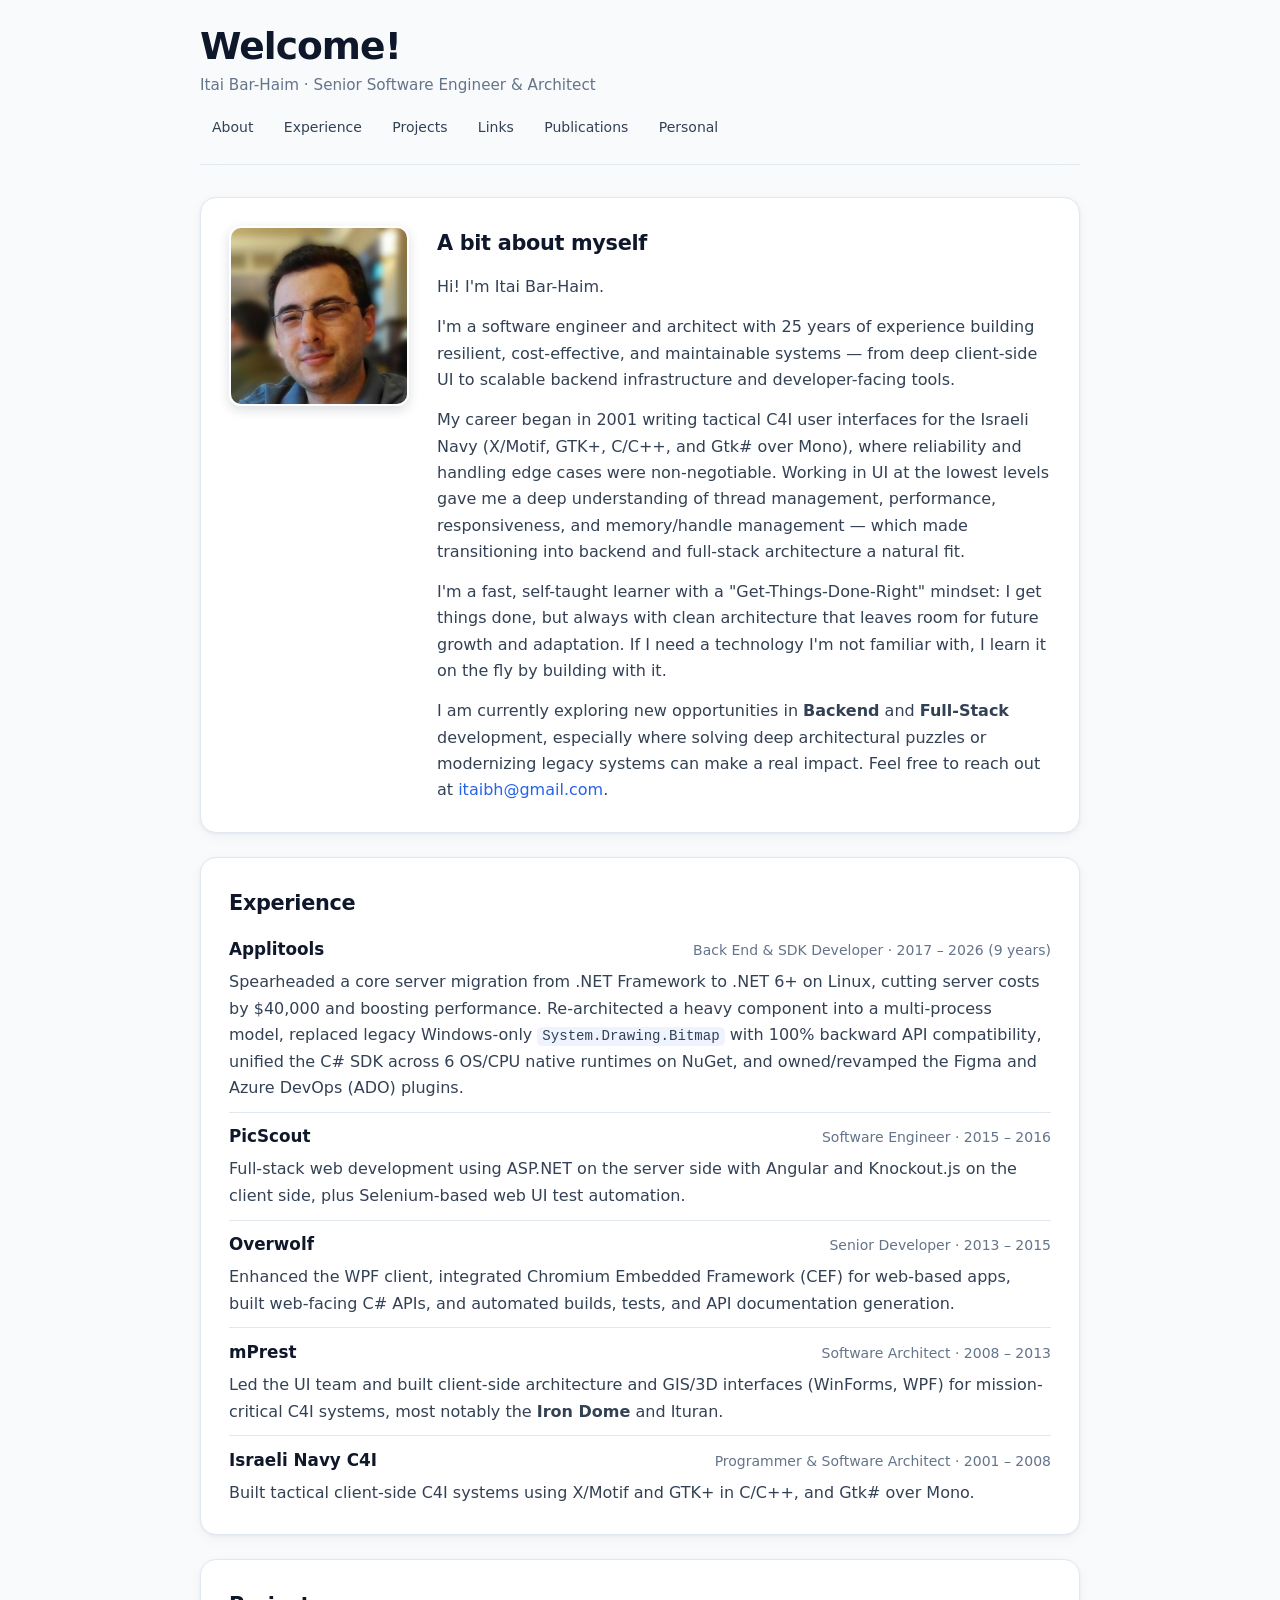
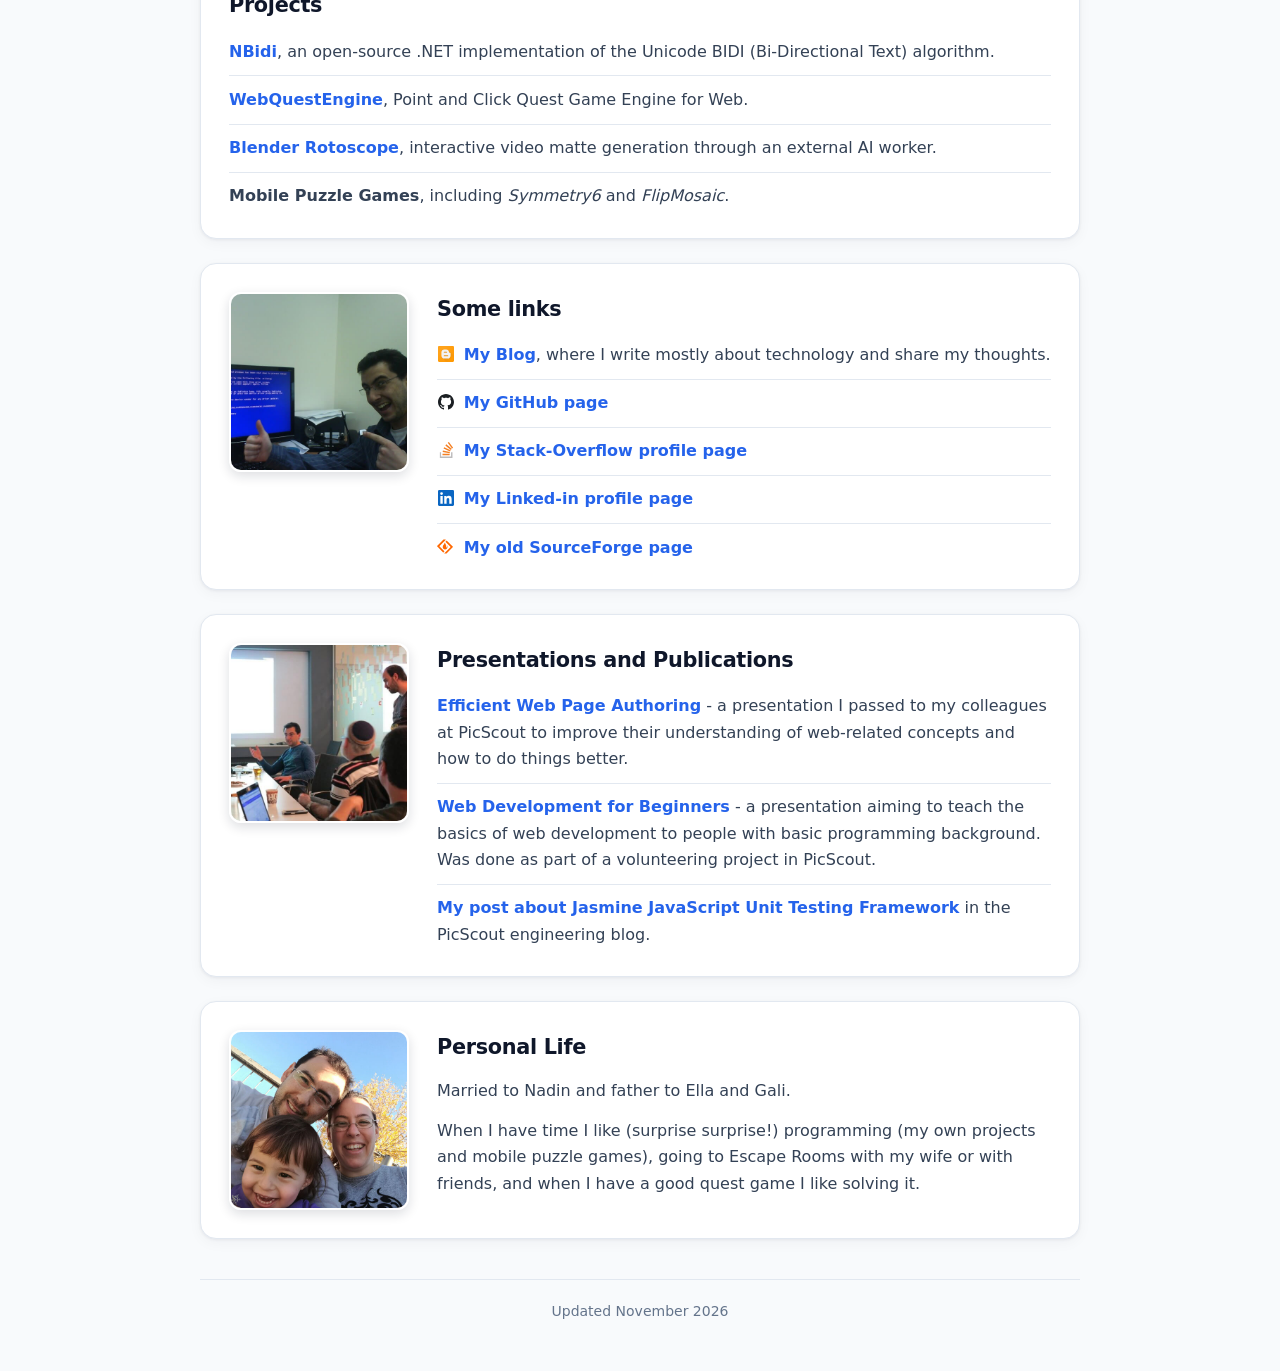
==== index.html @ 5d26f334 "feat: add experience section and update professional bio" ====
<!DOCTYPE html>
<html lang="en">
<head>
    <meta charset="UTF-8" />
    <meta name="viewport" content="width=device-width, initial-scale=1.0" />
    <title>Itai Bar-Haim</title>
    <link rel="icon" type="image/svg+xml" href="favicon.svg" />
    <link rel="stylesheet" href="index.css" />
</head>
<body>
    <div class="wrapper">
        <header class="site-header">
            <div class="header-text">
                <h1>Welcome!</h1>
                <p class="subtitle">Itai Bar-Haim &middot; Senior Software Engineer &amp; Architect</p>
            </div>
            <nav class="site-nav" aria-label="Page sections">
                <a href="#about">About</a>
                <a href="#experience">Experience</a>
                <a href="#projects">Projects</a>
                <a href="#links">Links</a>
                <a href="#publications">Publications</a>
                <a href="#personal-life">Personal</a>
            </nav>
        </header>

        <main>
            <section id="about" class="card has-media">
                <div class="section-media">
                    <img src="me.jpg" alt="Itai Bar-Haim" />
                </div>
                <div class="section-body">
                    <h2>A bit about myself</h2>
                    <p>Hi! I'm Itai Bar-Haim.</p>
                    <p>
                        I'm a software engineer and architect with 25 years of experience building resilient,
                        cost-effective, and maintainable systems — from deep client-side UI to scalable
                        backend infrastructure and developer-facing tools.
                    </p>
                    <p>
                        My career began in 2001 writing tactical C4I user interfaces for the Israeli Navy
                        (X/Motif, GTK+, C/C++, and Gtk# over Mono), where reliability and handling edge cases
                        were non-negotiable. Working in UI at the lowest levels gave me a deep understanding
                        of thread management, performance, responsiveness, and memory/handle management —
                        which made transitioning into backend and full-stack architecture a natural fit.
                    </p>
                    <p>
                        I'm a fast, self-taught learner with a "Get-Things-Done-Right" mindset: I get things
                        done, but always with clean architecture that leaves room for future growth and
                        adaptation. If I need a technology I'm not familiar with, I learn it on the fly by
                        building with it.
                    </p>
                    <p>
                        I am currently exploring new opportunities in <strong>Backend</strong> and
                        <strong>Full-Stack</strong> development, especially where solving deep architectural
                        puzzles or modernizing legacy systems can make a real impact. Feel free to reach out
                        at <a href="mailto:itaibh@gmail.com">itaibh@gmail.com</a>.
                    </p>
                </div>
            </section>

            <section id="experience" class="card">
                <div class="section-body">
                    <h2>Experience</h2>
                    <ul class="experience-list">
                        <li>
                            <div class="exp-header">
                                <strong>Applitools</strong>
                                <span class="exp-meta">Back End &amp; SDK Developer &middot; 2017 – 2026 (9 years)</span>
                            </div>
                            <p>
                                Spearheaded a core server migration from .NET Framework to .NET 6+ on Linux,
                                cutting server costs by $40,000 and boosting performance. Re-architected a
                                heavy component into a multi-process model, replaced legacy Windows-only
                                <code>System.Drawing.Bitmap</code> with 100% backward API compatibility,
                                unified the C# SDK across 6 OS/CPU native runtimes on NuGet, and owned/revamped
                                the Figma and Azure DevOps (ADO) plugins.
                            </p>
                        </li>
                        <li>
                            <div class="exp-header">
                                <strong>PicScout</strong>
                                <span class="exp-meta">Software Engineer &middot; 2015 – 2016</span>
                            </div>
                            <p>
                                Full-stack web development using ASP.NET on the server side with Angular and
                                Knockout.js on the client side, plus Selenium-based web UI test automation.
                            </p>
                        </li>
                        <li>
                            <div class="exp-header">
                                <strong>Overwolf</strong>
                                <span class="exp-meta">Senior Developer &middot; 2013 – 2015</span>
                            </div>
                            <p>
                                Enhanced the WPF client, integrated Chromium Embedded Framework (CEF) for
                                web-based apps, built web-facing C# APIs, and automated builds, tests, and
                                API documentation generation.
                            </p>
                        </li>
                        <li>
                            <div class="exp-header">
                                <strong>mPrest</strong>
                                <span class="exp-meta">Software Architect &middot; 2008 – 2013</span>
                            </div>
                            <p>
                                Led the UI team and built client-side architecture and GIS/3D interfaces
                                (WinForms, WPF) for mission-critical C4I systems, most notably the
                                <strong>Iron Dome</strong> and Ituran.
                            </p>
                        </li>
                        <li>
                            <div class="exp-header">
                                <strong>Israeli Navy C4I</strong>
                                <span class="exp-meta">Programmer &amp; Software Architect &middot; 2001 – 2008</span>
                            </div>
                            <p>
                                Built tactical client-side C4I systems using X/Motif and GTK+ in C/C++, and
                                Gtk# over Mono.
                            </p>
                        </li>
                    </ul>
                </div>
            </section>

            <section id="projects" class="card">
                <div class="section-body">
                    <h2>Projects</h2>
                    <ul class="item-list">
                        <li>
                            <a href=""><strong>NBidi</strong></a>, an open-source .NET implementation of the Unicode BIDI (Bi-Directional Text) algorithm.
                        </li>
                        <li>
                            <a href="https://github.com/WebQuestEngine/WebQuestEngine"><strong>WebQuestEngine</strong></a>, Point and Click Quest Game Engine for Web.
                        </li>
                        <li>
                            <a href="https://github.com/itaibh/blender_rotoscope"><strong>Blender Rotoscope</strong></a>, interactive video matte generation through an external AI worker.
                        </li>
                        <li>
                            <strong>Mobile Puzzle Games</strong>, including <em>Symmetry6</em> and <em>FlipMosaic</em>.
                        </li>
                    </ul>
                </div>
            </section>

            <section id="links" class="card has-media">
                <div class="section-media">
                    <img src="bsod.jpg" alt="Itai pointing at a BSOD screen" loading="lazy" />
                </div>
                <div class="section-body">
                    <h2>Some links</h2>
                    <ul class="link-list">
                        <li id="blogger"><a href="https://blog.itaibarhaim.me"><strong>My Blog</strong></a>, where I write mostly about technology and share my thoughts.</li>
                        <li id="github"><a href="https://github.com/itaibh"><strong>My GitHub page</strong></a></li>
                        <li id="stackoverflow"><a href="https://stackoverflow.com/users/47104/itai-bar-haim"><strong>My Stack-Overflow profile page</strong></a></li>
                        <li id="linkedin"><a href="https://il.linkedin.com/in/itaibarhaim"><strong>My Linked-in profile page</strong></a></li>
                        <li id="sourceforge"><a href="https://sourceforge.net/u/itaibh/profile/"><strong>My old SourceForge page</strong></a></li>
                    </ul>
                </div>
            </section>

            <section id="publications" class="card has-media">
                <div class="section-media">
                    <img src="presentation.jpg" alt="Itai giving a presentation at PicScout" loading="lazy" />
                </div>
                <div class="section-body">
                    <h2>Presentations and Publications</h2>
                    <ul class="item-list">
                        <li>
                            <a href="https://docs.google.com/presentation/d/1JQR6T3qQruqFEa5EuNv9V_uFQCrDmYl_-0fEo4iNs7U/edit?usp=sharing"><strong>Efficient Web Page Authoring</strong></a>
                             - a presentation I passed to my colleagues at PicScout to improve their understanding of web-related concepts and how to do things better.
                        </li>
                        <li>
                            <a href="https://docs.google.com/presentation/d/1yHRh_BVuZM5fKmHdnKYT-n3G6Y3nnwXOqjiaq_0AgeI/edit?usp=sharing"><strong>Web Development for Beginners</strong></a>
                             - a presentation aiming to teach the basics of web development to people with basic programming background. Was done as part of a volunteering
                            project in PicScout.
                        </li>
                        <li>
                            <a href="http://engineering.picscout.com/2016/04/writing-web-based-client-side-unit.html"><strong>My post about Jasmine JavaScript Unit Testing Framework</strong></a>
                            in the PicScout engineering blog.
                        </li>
                    </ul>
                </div>
            </section>

            <section id="personal-life" class="card has-media">
                <div class="section-media">
                    <img src="family.jpg" alt="Itai with his family" loading="lazy" />
                </div>
                <div class="section-body">
                    <h2>Personal Life</h2>
                    <p>
                        Married to Nadin and father to Ella and Gali.
                    </p>
                    <p>
                        When I have time I like (surprise surprise!) programming (my own projects and mobile puzzle games), going to Escape Rooms with my wife or with friends,
                        and when I have a good quest game I like solving it.
                    </p>
                </div>
            </section>
        </main>

        <footer>
            Updated November 2026
        </footer>
    </div>
</body>
</html>
---- index.css ----
:root {
    --bg: #f8fafc;
    --header-bg: rgba(248, 250, 252, 0.85);
    --surface: #ffffff;
    --text: #334155;
    --text-heading: #0f172a;
    --text-muted: #64748b;
    --accent: #2563eb;
    --accent-hover: #1d4ed8;
    --accent-soft: rgba(37, 99, 235, 0.08);
    --border: #e2e8f0;
    --shadow: 0 1px 3px rgba(15, 23, 42, 0.06), 0 4px 14px rgba(15, 23, 42, 0.04);
    --media-shadow: 0 4px 12px rgba(15, 23, 42, 0.14);
    --icon-bg: transparent;
}

@media (prefers-color-scheme: dark) {
    :root {
        --bg: #0f172a;
        --header-bg: rgba(15, 23, 42, 0.85);
        --surface: #1e293b;
        --text: #cbd5e1;
        --text-heading: #f8fafc;
        --text-muted: #94a3b8;
        --accent: #60a5fa;
        --accent-hover: #93c5fd;
        --accent-soft: rgba(96, 165, 250, 0.12);
        --border: #334155;
        --shadow: 0 1px 3px rgba(0, 0, 0, 0.3), 0 6px 18px rgba(0, 0, 0, 0.25);
        --media-shadow: 0 4px 14px rgba(0, 0, 0, 0.4);
        --icon-bg: #f1f5f9;
    }
}

*,
*::before,
*::after {
    box-sizing: border-box;
}

html {
    scroll-behavior: smooth;
}

body {
    margin: 0;
    padding: 0;
    font-family: system-ui, -apple-system, "Segoe UI", Roboto, "Helvetica Neue", Arial, sans-serif;
    font-size: 16px;
    line-height: 1.65;
    color: var(--text);
    background-color: var(--bg);
    -webkit-font-smoothing: antialiased;
}

.wrapper {
    max-width: 920px;
    margin: 0 auto;
    padding: 0 1.25rem 3rem;
}

/* Header & Navigation */
.site-header {
    position: sticky;
    top: 0;
    z-index: 10;
    display: flex;
    flex-wrap: wrap;
    align-items: center;
    justify-content: space-between;
    gap: 0.75rem 1.5rem;
    margin-bottom: 2rem;
    padding: 1.5rem 0 1.25rem;
    background-color: var(--header-bg);
    backdrop-filter: blur(10px);
    -webkit-backdrop-filter: blur(10px);
    border-bottom: 1px solid var(--border);
}

.site-header h1 {
    margin: 0;
    font-size: clamp(1.85rem, 3.5vw, 2.35rem);
    font-weight: 800;
    letter-spacing: -0.025em;
    color: var(--text-heading);
    line-height: 1.2;
}

.subtitle {
    margin: 0.25rem 0 0;
    font-size: 0.95rem;
    color: var(--text-muted);
    font-weight: 500;
}

.site-nav {
    display: flex;
    flex-wrap: wrap;
    gap: 0.4rem;
}

.site-nav a {
    display: inline-block;
    padding: 0.35rem 0.75rem;
    border-radius: 999px;
    font-size: 0.875rem;
    font-weight: 500;
    color: var(--text);
    text-decoration: none;
    transition: background-color 0.15s ease, color 0.15s ease;
}

.site-nav a:hover {
    background-color: var(--accent-soft);
    color: var(--accent);
}

/* Cards & Sections */
main {
    display: flex;
    flex-direction: column;
    gap: 1.5rem;
}

.card {
    background-color: var(--surface);
    border: 1px solid var(--border);
    border-radius: 16px;
    padding: 1.75rem;
    box-shadow: var(--shadow);
    scroll-margin-top: 7.5rem;
}

.card.has-media {
    display: flex;
    gap: 1.75rem;
    align-items: flex-start;
}

.section-media {
    flex-shrink: 0;
    width: 180px;
}

.section-media img {
    display: block;
    width: 180px;
    height: 180px;
    object-fit: cover;
    border-radius: 12px;
    border: 2px solid var(--surface);
    box-shadow: var(--media-shadow);
}

.section-body {
    flex: 1;
    min-width: 0;
}

.section-body h2 {
    margin: 0 0 0.85rem;
    font-size: 1.3rem;
    font-weight: 700;
    letter-spacing: -0.015em;
    color: var(--text-heading);
}

.section-body p {
    margin: 0 0 0.85rem;
}

.section-body p:last-child {
    margin-bottom: 0;
}

/* Links */
a {
    color: var(--accent);
    text-decoration: none;
    text-underline-offset: 3px;
    transition: color 0.15s ease;
}

a:hover {
    color: var(--accent-hover);
    text-decoration: underline;
}

/* Lists */
.item-list,
.link-list,
.experience-list {
    margin: 0;
    padding: 0;
    list-style: none;
}

.item-list li,
.link-list li,
.experience-list li {
    padding: 0.65rem 0;
    border-bottom: 1px solid var(--border);
}

.item-list li:first-child,
.link-list li:first-child,
.experience-list li:first-child {
    padding-top: 0.15rem;
}

.item-list li:last-child,
.link-list li:last-child,
.experience-list li:last-child {
    padding-bottom: 0;
    border-bottom: none;
}

.exp-header {
    display: flex;
    flex-wrap: wrap;
    justify-content: space-between;
    align-items: baseline;
    gap: 0.25rem 0.75rem;
    margin-bottom: 0.35rem;
}

.exp-header strong {
    color: var(--text-heading);
    font-size: 1.05rem;
}

.exp-meta {
    font-size: 0.875rem;
    color: var(--text-muted);
    font-weight: 500;
}

.experience-list p {
    margin: 0;
}

code {
    font-family: ui-monospace, SFMono-Regular, Menlo, Monaco, Consolas, monospace;
    font-size: 0.88em;
    padding: 0.1em 0.35em;
    border-radius: 5px;
    background-color: var(--accent-soft);
}

/* Sprite Icons in #links */
#links li::before {
    content: "";
    width: 18px;
    height: 18px;
    margin: 0 0.55rem -3px 0;
    background-image: url(icons.svg);
    background-repeat: no-repeat;
    background-color: var(--icon-bg);
    border-radius: 4px;
    display: inline-block;
    vertical-align: baseline;
}

#blogger::before { background-position: 0px 0px; }
#github::before { background-position: -19px 0px; }
#stackoverflow::before { background-position: -36px 0px; }
#linkedin::before { background-position: -54px 0px; }
#sourceforge::before { background-position: -73px 0px; }

/* Footer */
footer {
    margin-top: 2.5rem;
    padding-top: 1.25rem;
    border-top: 1px solid var(--border);
    text-align: center;
    font-size: 0.875rem;
    color: var(--text-muted);
}

/* Responsive */
@media (max-width: 680px) {
    .wrapper {
        padding: 0 1rem 2rem;
    }

    .site-header {
        padding: 1rem 0;
    }

    .card {
        padding: 1.35rem;
        scroll-margin-top: 8.5rem;
    }

    .card.has-media {
        flex-direction: column;
        align-items: stretch;
        gap: 1.25rem;
    }

    .section-media {
        width: 100%;
        display: flex;
        justify-content: center;
    }

    .section-media img {
        width: 150px;
        height: 150px;
    }
}
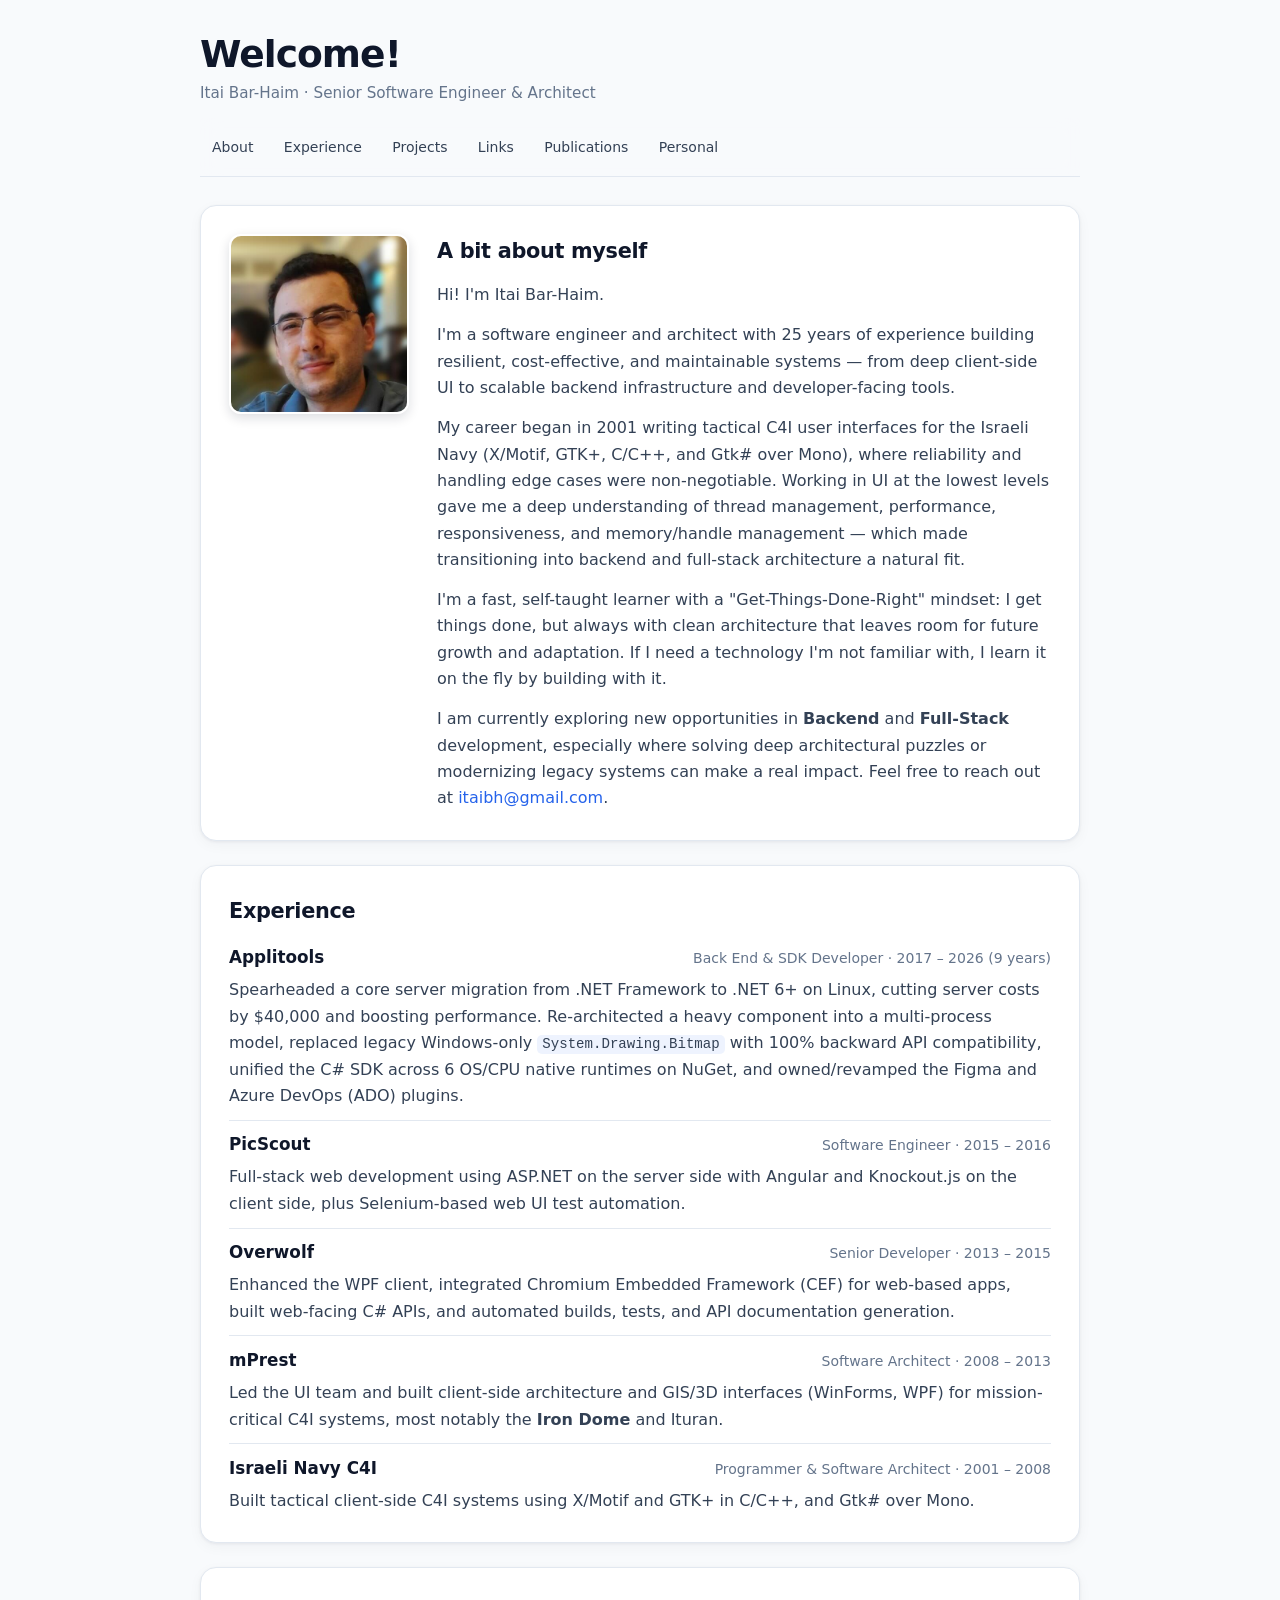
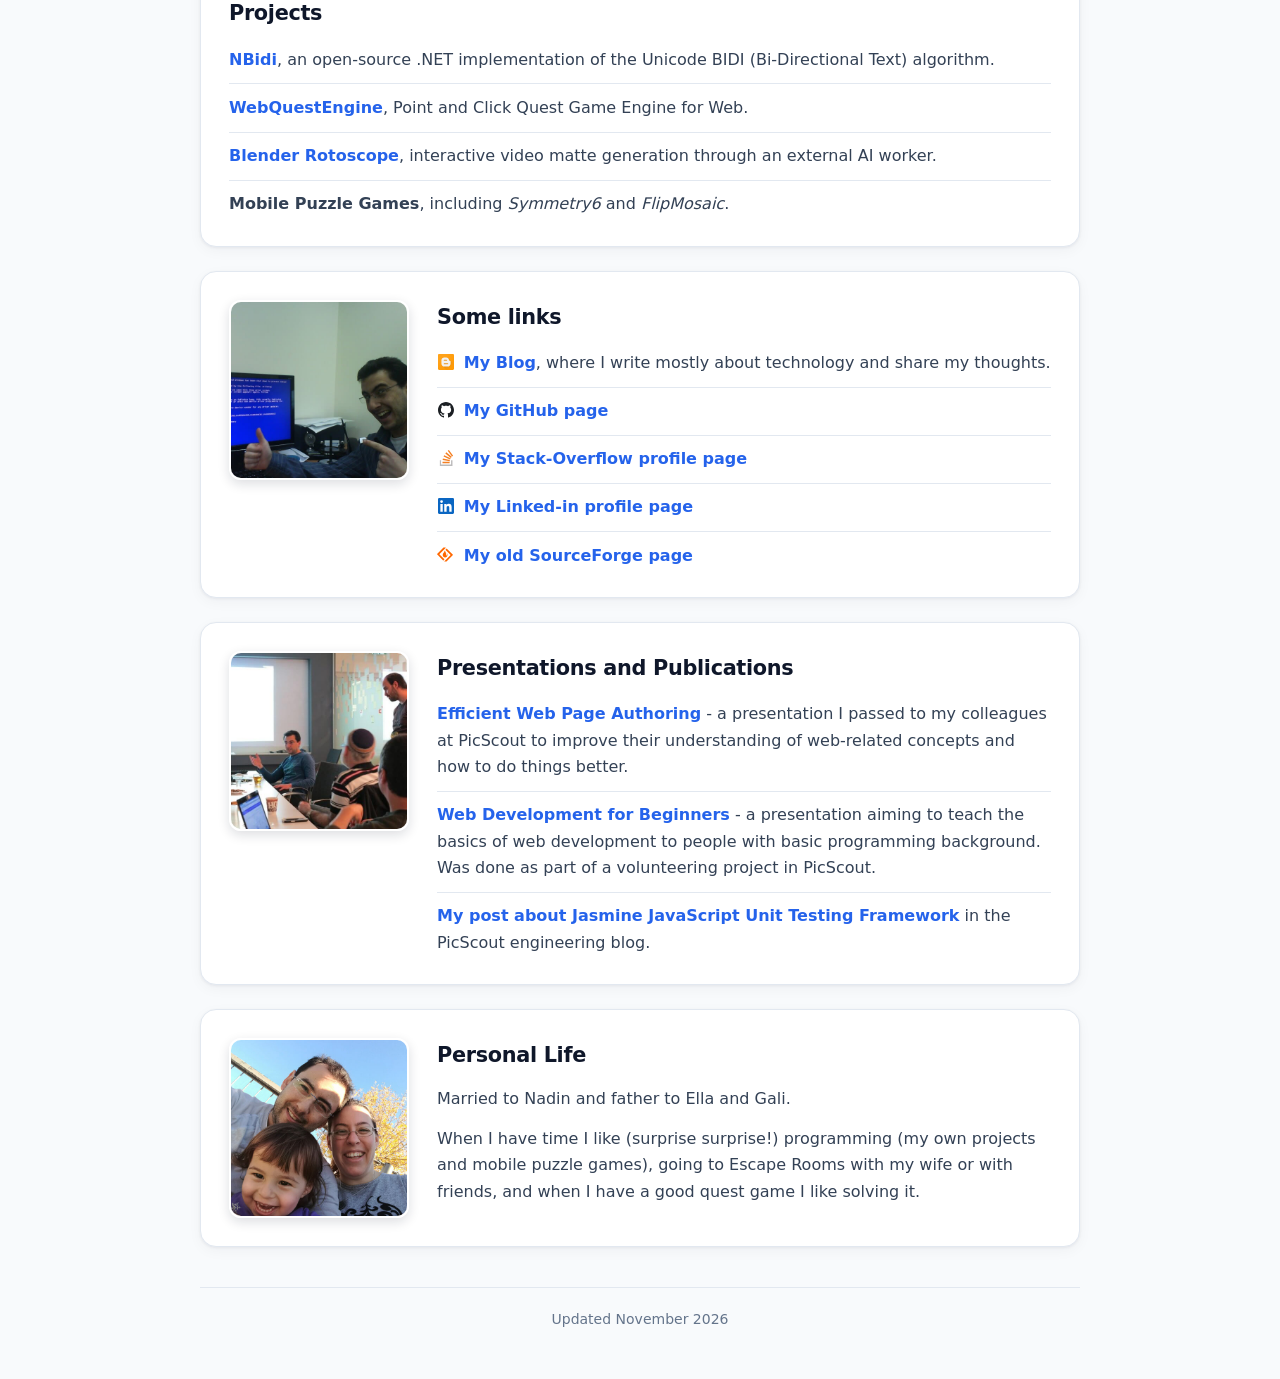
==== commit c844308c: "refactor: make site navigation sticky instead of header and update layout spacing" ====
--- a/index.html
+++ b/index.html
@@ -14,15 +14,15 @@
                 <h1>Welcome!</h1>
                 <p class="subtitle">Itai Bar-Haim &middot; Senior Software Engineer &amp; Architect</p>
             </div>
-            <nav class="site-nav" aria-label="Page sections">
-                <a href="#about">About</a>
-                <a href="#experience">Experience</a>
-                <a href="#projects">Projects</a>
-                <a href="#links">Links</a>
-                <a href="#publications">Publications</a>
-                <a href="#personal-life">Personal</a>
-            </nav>
         </header>
+        <nav class="site-nav" aria-label="Page sections">
+            <a href="#about">About</a>
+            <a href="#experience">Experience</a>
+            <a href="#projects">Projects</a>
+            <a href="#links">Links</a>
+            <a href="#publications">Publications</a>
+            <a href="#personal-life">Personal</a>
+        </nav>
 
         <main>
             <section id="about" class="card has-media">
--- a/index.css
+++ b/index.css
@@ -61,20 +61,7 @@
 
 /* Header & Navigation */
 .site-header {
-    position: sticky;
-    top: 0;
-    z-index: 10;
-    display: flex;
-    flex-wrap: wrap;
-    align-items: center;
-    justify-content: space-between;
-    gap: 0.75rem 1.5rem;
-    margin-bottom: 2rem;
-    padding: 1.5rem 0 1.25rem;
-    background-color: var(--header-bg);
-    backdrop-filter: blur(10px);
-    -webkit-backdrop-filter: blur(10px);
-    border-bottom: 1px solid var(--border);
+    padding: 2rem 0 0.75rem;
 }
 
 .site-header h1 {
@@ -94,9 +81,18 @@
 }
 
 .site-nav {
+    position: sticky;
+    top: 0;
+    z-index: 10;
     display: flex;
     flex-wrap: wrap;
     gap: 0.4rem;
+    margin-bottom: 1.75rem;
+    padding: 0.75rem 0;
+    background-color: var(--header-bg);
+    backdrop-filter: blur(10px);
+    -webkit-backdrop-filter: blur(10px);
+    border-bottom: 1px solid var(--border);
 }
 
 .site-nav a {
@@ -128,7 +124,7 @@
     border-radius: 16px;
     padding: 1.75rem;
     box-shadow: var(--shadow);
-    scroll-margin-top: 7.5rem;
+    scroll-margin-top: 4.5rem;
 }
 
 .card.has-media {
@@ -284,12 +280,12 @@
     }
 
     .site-header {
-        padding: 1rem 0;
+        padding: 1.25rem 0 0.5rem;
     }
 
     .card {
         padding: 1.35rem;
-        scroll-margin-top: 8.5rem;
+        scroll-margin-top: 5.5rem;
     }
 
     .card.has-media {
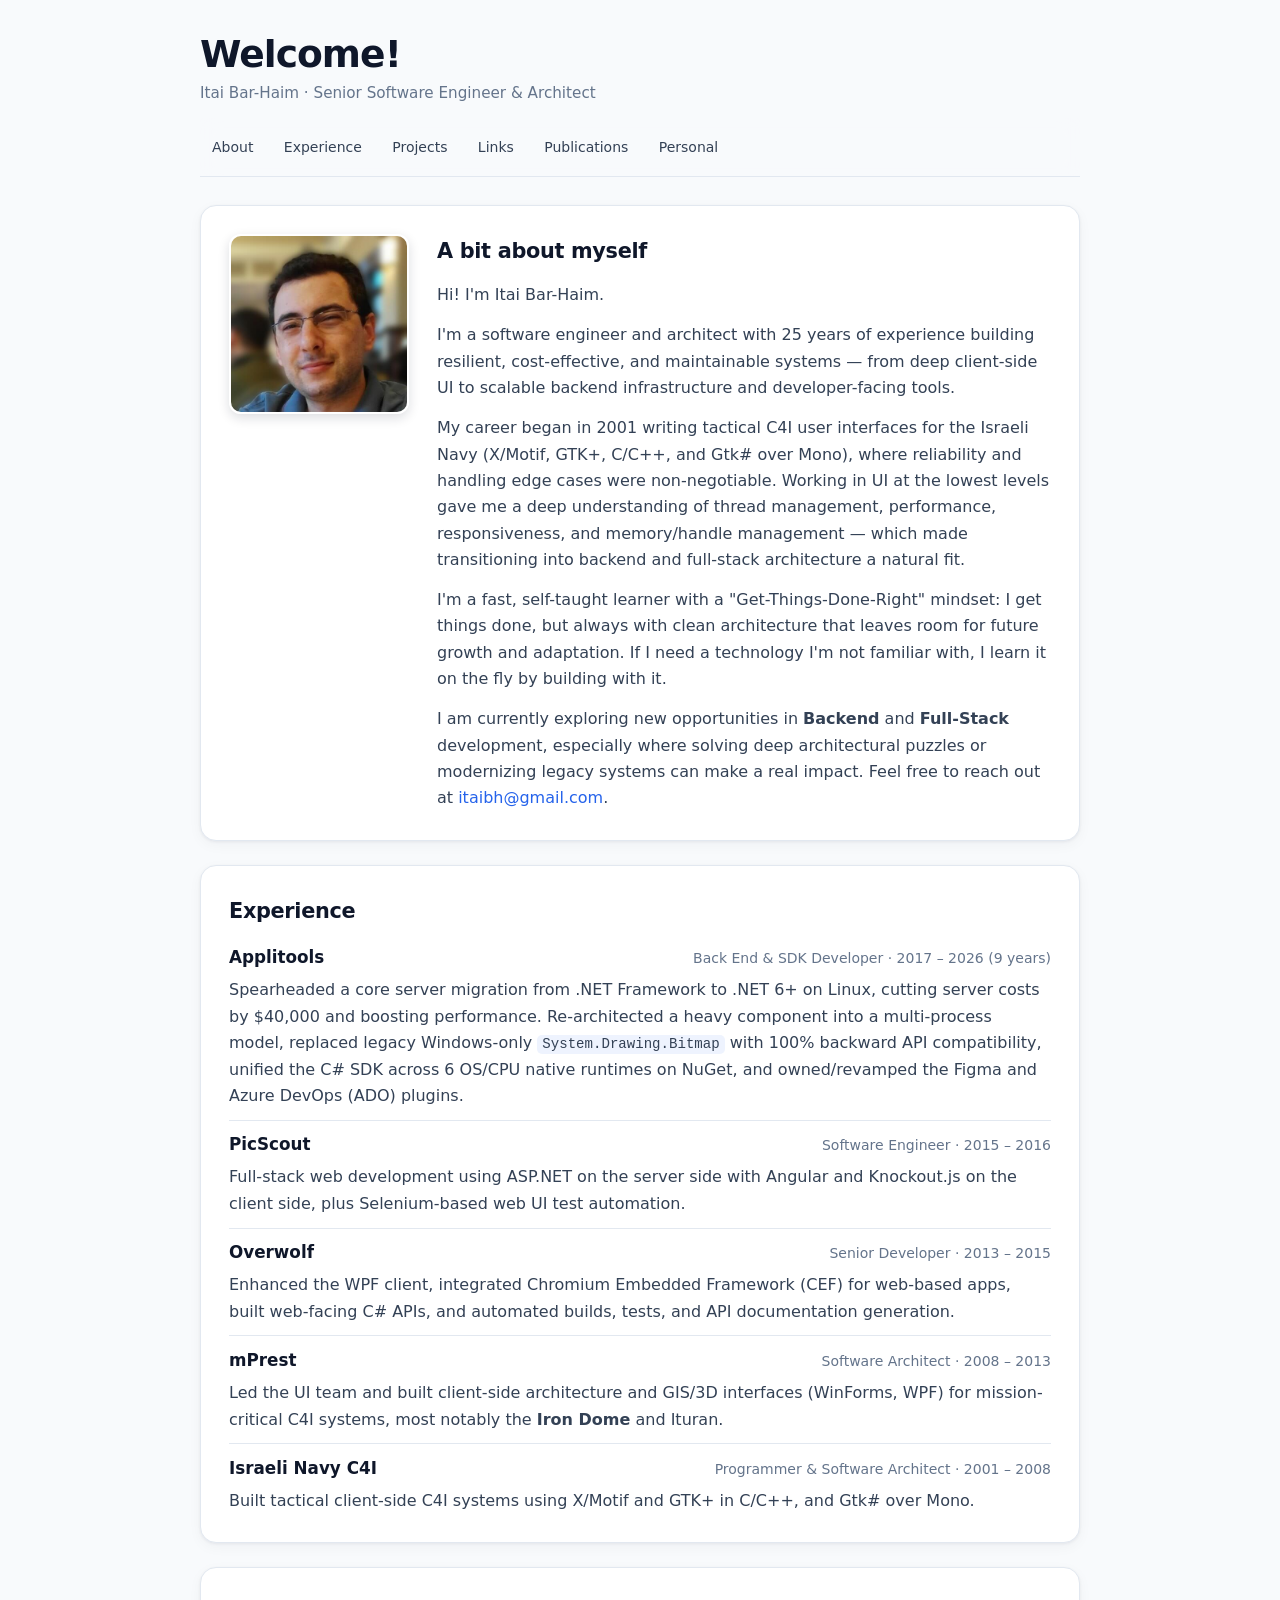
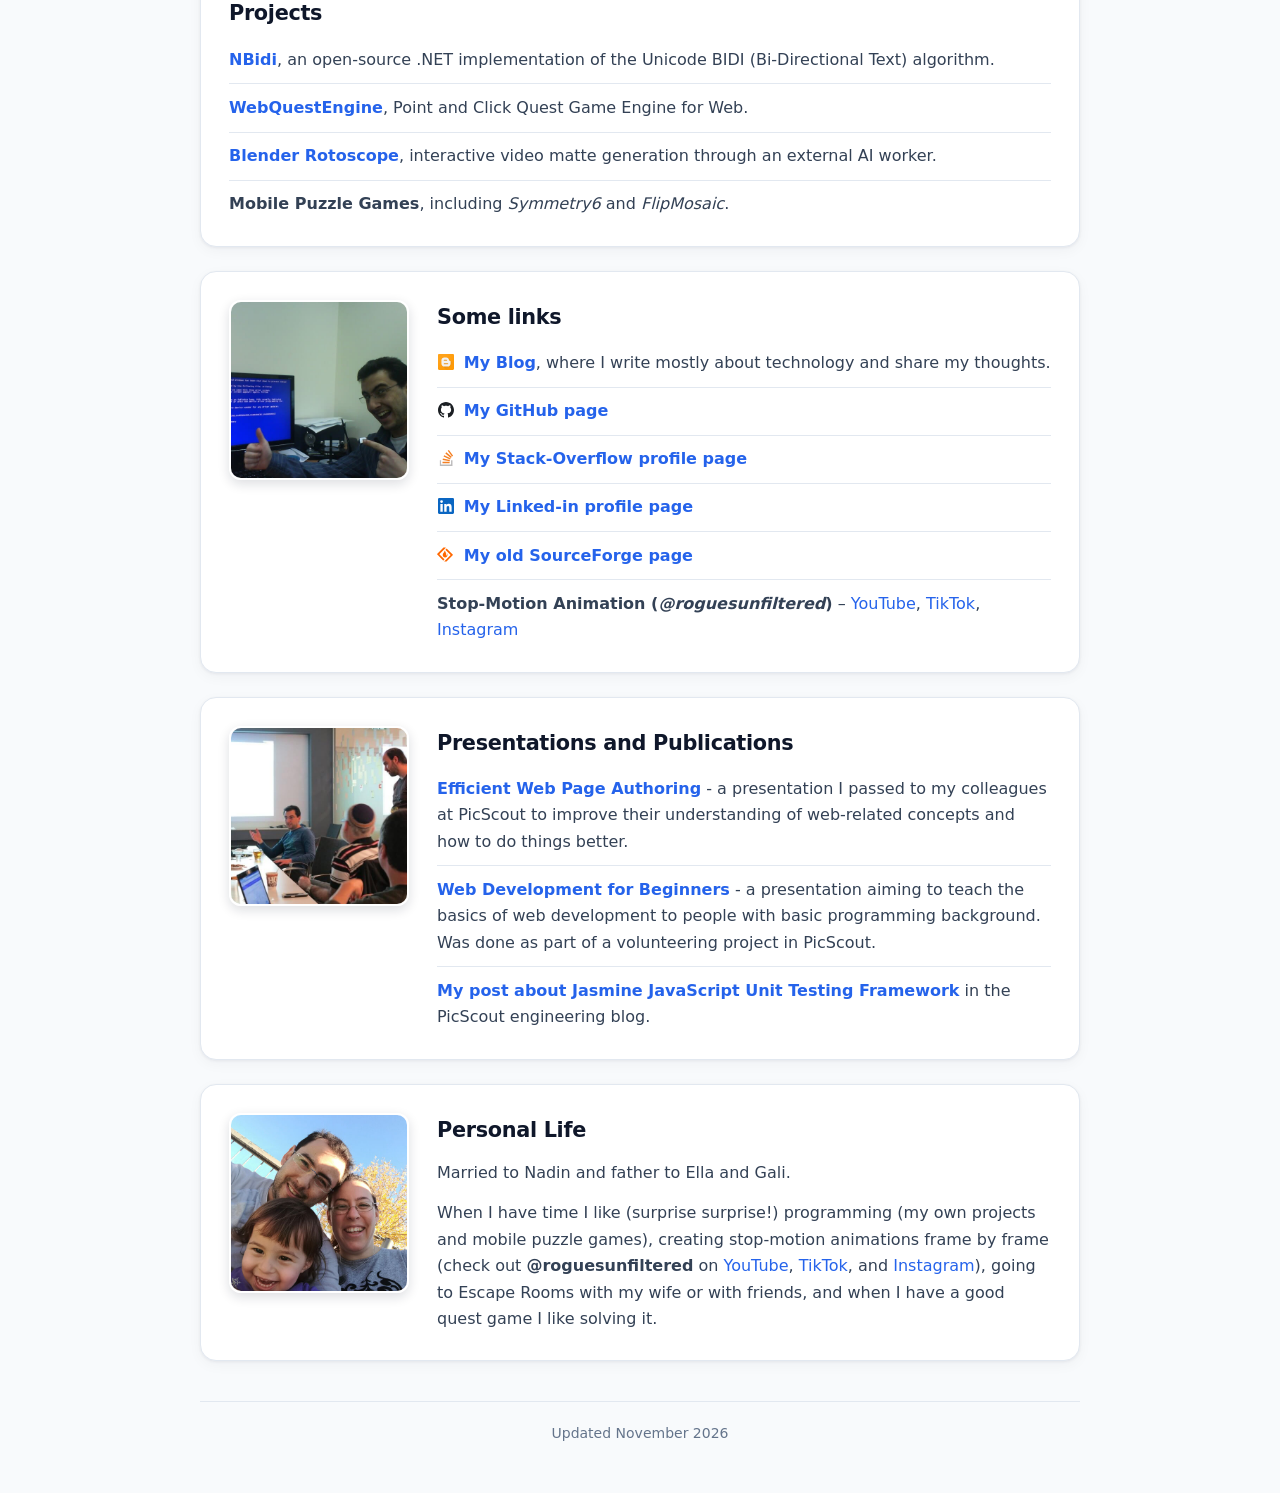
==== commit 76888ca8: "feat: add stop-motion animation hobbies and social links" ====
--- a/index.html
+++ b/index.html
@@ -155,6 +155,12 @@
                         <li id="stackoverflow"><a href="https://stackoverflow.com/users/47104/itai-bar-haim"><strong>My Stack-Overflow profile page</strong></a></li>
                         <li id="linkedin"><a href="https://il.linkedin.com/in/itaibarhaim"><strong>My Linked-in profile page</strong></a></li>
                         <li id="sourceforge"><a href="https://sourceforge.net/u/itaibh/profile/"><strong>My old SourceForge page</strong></a></li>
+                        <li>
+                            <strong>Stop-Motion Animation (<em>@roguesunfiltered</em>)</strong> &ndash;
+                            <a href="https://www.youtube.com/@roguesunfiltered">YouTube</a>,
+                            <a href="https://www.tiktok.com/@roguesunfiltered">TikTok</a>,
+                            <a href="https://www.instagram.com/roguesunfiltered/">Instagram</a>
+                        </li>
                     </ul>
                 </div>
             </section>
@@ -193,8 +199,12 @@
                         Married to Nadin and father to Ella and Gali.
                     </p>
                     <p>
-                        When I have time I like (surprise surprise!) programming (my own projects and mobile puzzle games), going to Escape Rooms with my wife or with friends,
-                        and when I have a good quest game I like solving it.
+                        When I have time I like (surprise surprise!) programming (my own projects and mobile puzzle games),
+                        creating stop-motion animations frame by frame (check out <strong>@roguesunfiltered</strong> on
+                        <a href="https://www.youtube.com/@roguesunfiltered">YouTube</a>,
+                        <a href="https://www.tiktok.com/@roguesunfiltered">TikTok</a>, and
+                        <a href="https://www.instagram.com/roguesunfiltered/">Instagram</a>),
+                        going to Escape Rooms with my wife or with friends, and when I have a good quest game I like solving it.
                     </p>
                 </div>
             </section>
--- a/index.css
+++ b/index.css
@@ -244,7 +244,11 @@
 }
 
 /* Sprite Icons in #links */
-#links li::before {
+#blogger::before,
+#github::before,
+#stackoverflow::before,
+#linkedin::before,
+#sourceforge::before {
     content: "";
     width: 18px;
     height: 18px;
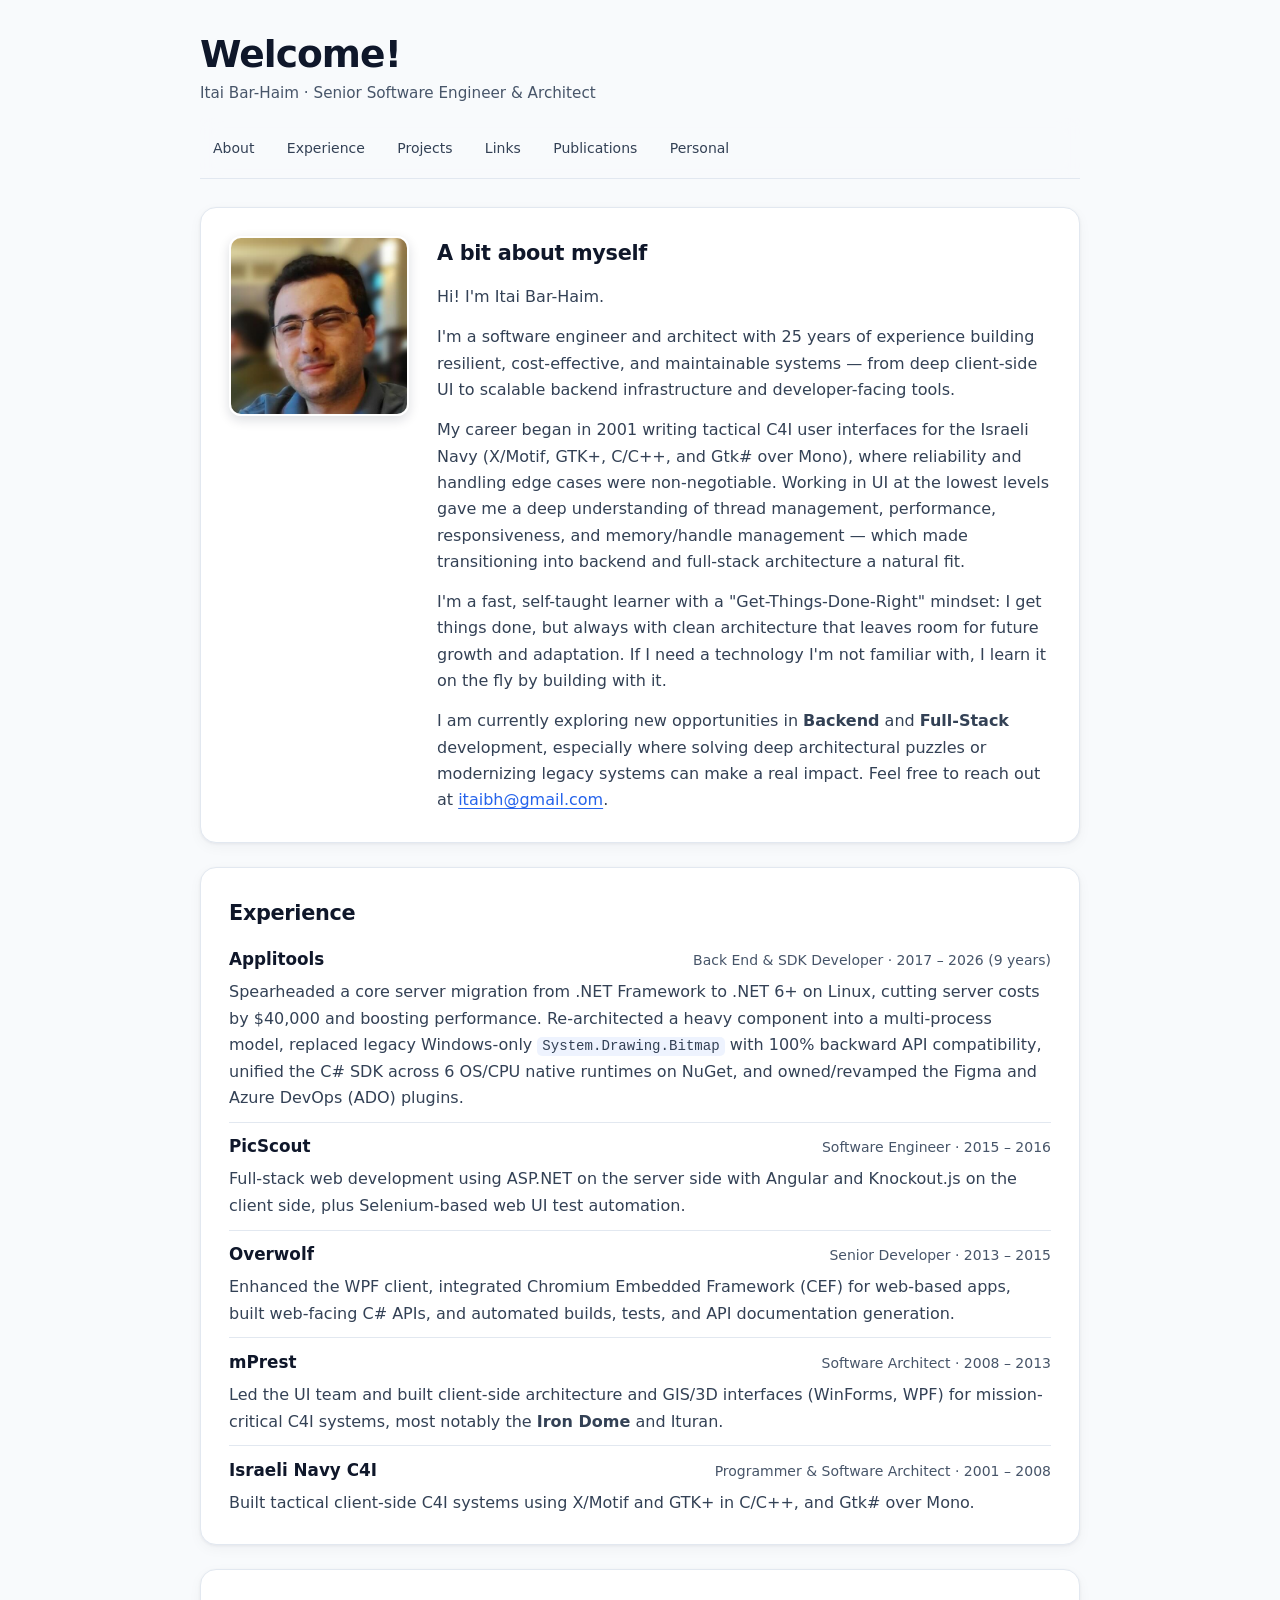
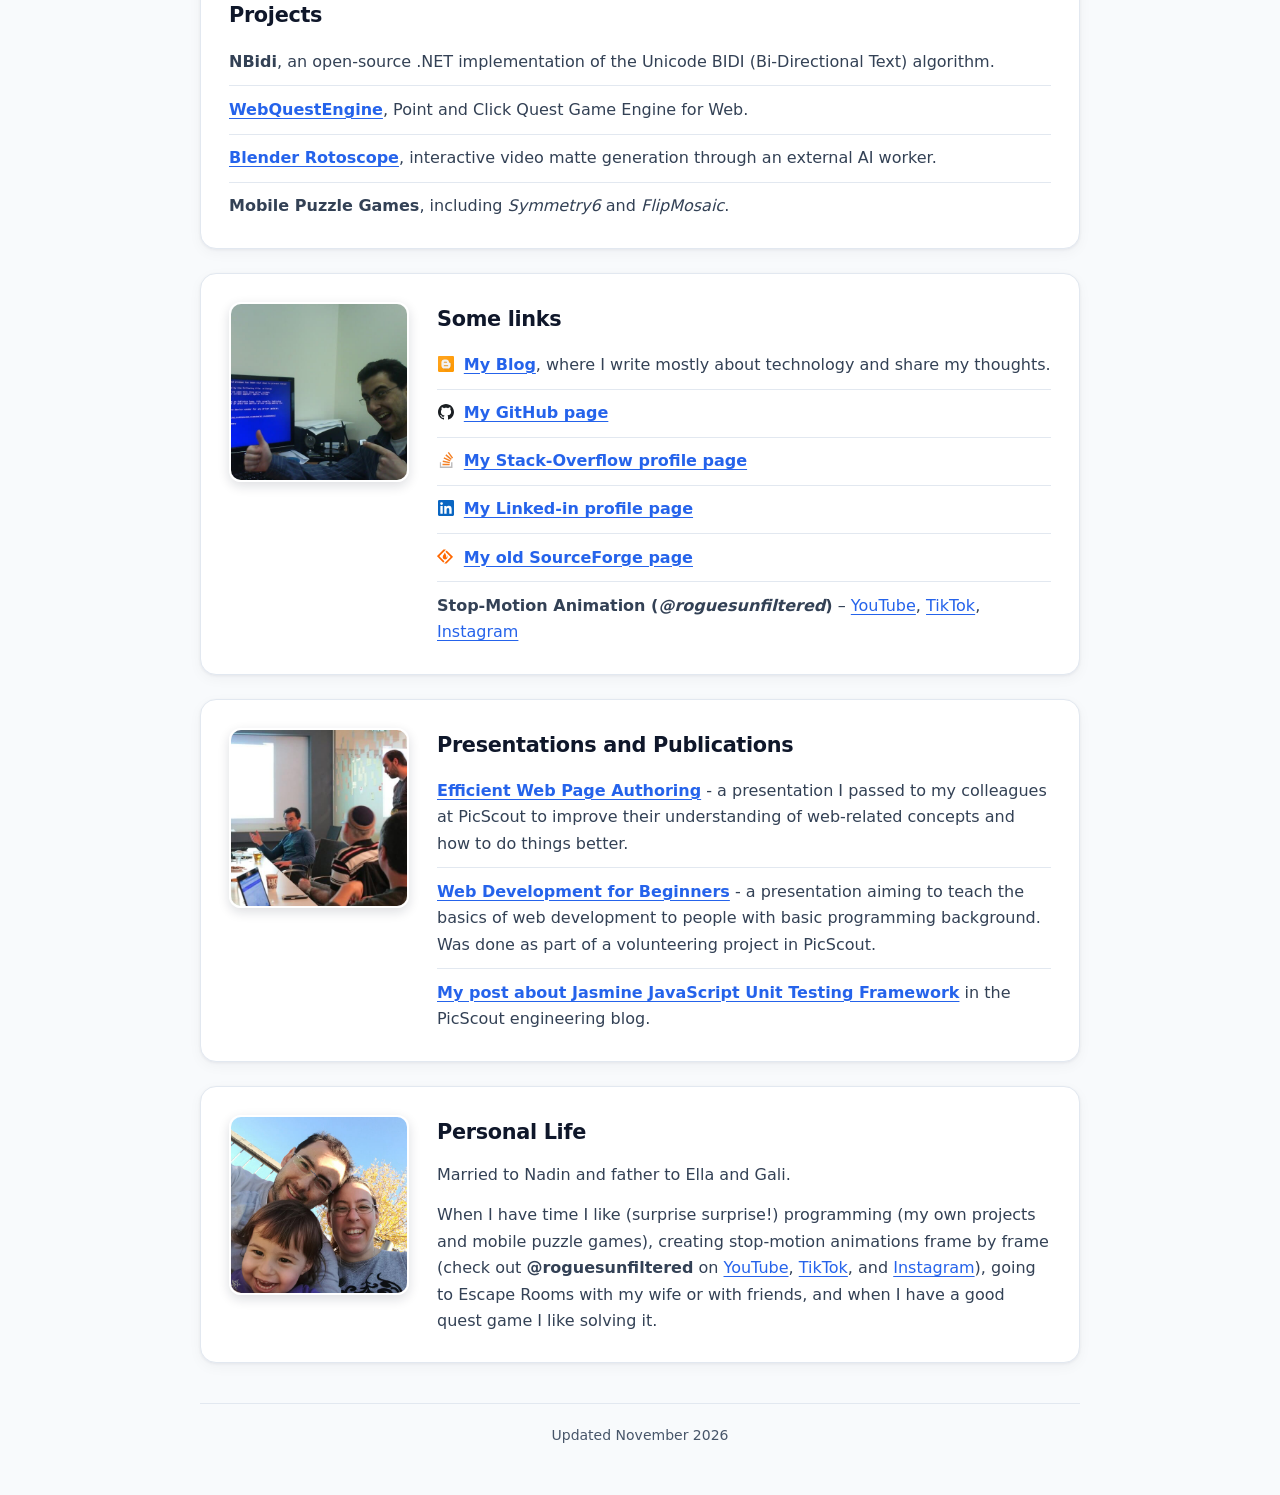
==== commit ea9830f9: "refactor: improve website accessibility and semantic structure" ====
--- a/index.html
+++ b/index.html
@@ -1,13 +1,24 @@
 <!DOCTYPE html>
 <html lang="en">
+
 <head>
     <meta charset="UTF-8" />
     <meta name="viewport" content="width=device-width, initial-scale=1.0" />
     <title>Itai Bar-Haim</title>
+    <meta name="description" content="Itai Bar-Haim – Senior Software Engineer & Architect with 25 years of experience in Backend, Full-Stack, and Legacy Modernization." />
+    <meta property="og:title" content="Itai Bar-Haim – Senior Software Engineer & Architect" />
+    <meta property="og:description" content="25 years of software engineering experience across Backend, Full-Stack, and client-side architecture." />
+    <meta property="og:type" content="website" />
+    <meta property="og:url" content="https://itaibarhaim.me/" />
+    <meta property="og:image" content="https://itaibarhaim.me/thumbnail.jpg" />
+    <meta name="twitter:card" content="summary_large_image" />
+    <meta name="twitter:image" content="https://itaibarhaim.me/thumbnail.jpg" />
     <link rel="icon" type="image/svg+xml" href="favicon.svg" />
-    <link rel="stylesheet" href="index.css" />
+    <link rel="stylesheet" href="index.css?v=1" />
 </head>
+
 <body>
+    <a href="#main-content" class="skip-link">Skip to main content</a>
     <div class="wrapper">
         <header class="site-header">
             <div class="header-text">
@@ -24,13 +35,13 @@
             <a href="#personal-life">Personal</a>
         </nav>
 
-        <main>
-            <section id="about" class="card has-media">
-                <div class="section-media">
-                    <img src="me.jpg" alt="Itai Bar-Haim" />
-                </div>
-                <div class="section-body">
-                    <h2>A bit about myself</h2>
+        <main id="main-content" tabindex="-1">
+            <section id="about" class="card has-media" aria-labelledby="about-heading">
+                <div class="section-media">
+                    <img src="me.jpg" alt="Portrait of Itai Bar-Haim" width="180" height="180" />
+                </div>
+                <div class="section-body">
+                    <h2 id="about-heading">A bit about myself</h2>
                     <p>Hi! I'm Itai Bar-Haim.</p>
                     <p>
                         I'm a software engineer and architect with 25 years of experience building resilient,
@@ -59,14 +70,15 @@
                 </div>
             </section>
 
-            <section id="experience" class="card">
-                <div class="section-body">
-                    <h2>Experience</h2>
+            <section id="experience" class="card" aria-labelledby="experience-heading">
+                <div class="section-body">
+                    <h2 id="experience-heading">Experience</h2>
                     <ul class="experience-list">
                         <li>
                             <div class="exp-header">
-                                <strong>Applitools</strong>
-                                <span class="exp-meta">Back End &amp; SDK Developer &middot; 2017 – 2026 (9 years)</span>
+                                <h3>Applitools</h3>
+                                <span class="exp-meta">Back End &amp; SDK Developer &middot; 2017 – 2026 (9
+                                    years)</span>
                             </div>
                             <p>
                                 Spearheaded a core server migration from .NET Framework to .NET 6+ on Linux,
@@ -79,7 +91,7 @@
                         </li>
                         <li>
                             <div class="exp-header">
-                                <strong>PicScout</strong>
+                                <h3>PicScout</h3>
                                 <span class="exp-meta">Software Engineer &middot; 2015 – 2016</span>
                             </div>
                             <p>
@@ -89,7 +101,7 @@
                         </li>
                         <li>
                             <div class="exp-header">
-                                <strong>Overwolf</strong>
+                                <h3>Overwolf</h3>
                                 <span class="exp-meta">Senior Developer &middot; 2013 – 2015</span>
                             </div>
                             <p>
@@ -100,7 +112,7 @@
                         </li>
                         <li>
                             <div class="exp-header">
-                                <strong>mPrest</strong>
+                                <h3>mPrest</h3>
                                 <span class="exp-meta">Software Architect &middot; 2008 – 2013</span>
                             </div>
                             <p>
@@ -111,7 +123,7 @@
                         </li>
                         <li>
                             <div class="exp-header">
-                                <strong>Israeli Navy C4I</strong>
+                                <h3>Israeli Navy C4I</h3>
                                 <span class="exp-meta">Programmer &amp; Software Architect &middot; 2001 – 2008</span>
                             </div>
                             <p>
@@ -123,18 +135,23 @@
                 </div>
             </section>
 
-            <section id="projects" class="card">
-                <div class="section-body">
-                    <h2>Projects</h2>
+            <section id="projects" class="card" aria-labelledby="projects-heading">
+                <div class="section-body">
+                    <h2 id="projects-heading">Projects</h2>
                     <ul class="item-list">
                         <li>
-                            <a href=""><strong>NBidi</strong></a>, an open-source .NET implementation of the Unicode BIDI (Bi-Directional Text) algorithm.
-                        </li>
-                        <li>
-                            <a href="https://github.com/WebQuestEngine/WebQuestEngine"><strong>WebQuestEngine</strong></a>, Point and Click Quest Game Engine for Web.
-                        </li>
-                        <li>
-                            <a href="https://github.com/itaibh/blender_rotoscope"><strong>Blender Rotoscope</strong></a>, interactive video matte generation through an external AI worker.
+                            <strong>NBidi</strong>, an open-source .NET implementation of the Unicode
+                            BIDI (Bi-Directional Text) algorithm.
+                        </li>
+                        <li>
+                            <a
+                                href="https://github.com/WebQuestEngine/WebQuestEngine"><strong>WebQuestEngine</strong></a>,
+                            Point and Click Quest Game Engine for Web.
+                        </li>
+                        <li>
+                            <a href="https://github.com/itaibh/blender_rotoscope"><strong>Blender
+                                    Rotoscope</strong></a>, interactive video matte generation through an external AI
+                            worker.
                         </li>
                         <li>
                             <strong>Mobile Puzzle Games</strong>, including <em>Symmetry6</em> and <em>FlipMosaic</em>.
@@ -143,68 +160,81 @@
                 </div>
             </section>
 
-            <section id="links" class="card has-media">
-                <div class="section-media">
-                    <img src="bsod.jpg" alt="Itai pointing at a BSOD screen" loading="lazy" />
-                </div>
-                <div class="section-body">
-                    <h2>Some links</h2>
+            <section id="links" class="card has-media" aria-labelledby="links-heading">
+                <div class="section-media">
+                    <img src="bsod.jpg" alt="Itai pointing at a Blue Screen of Death (BSOD) screen" width="180" height="180" loading="lazy" />
+                </div>
+                <div class="section-body">
+                    <h2 id="links-heading">Some links</h2>
                     <ul class="link-list">
-                        <li id="blogger"><a href="https://blog.itaibarhaim.me"><strong>My Blog</strong></a>, where I write mostly about technology and share my thoughts.</li>
+                        <li id="blogger"><a href="https://blog.itaibarhaim.me"><strong>My Blog</strong></a>, where I
+                            write mostly about technology and share my thoughts.</li>
                         <li id="github"><a href="https://github.com/itaibh"><strong>My GitHub page</strong></a></li>
-                        <li id="stackoverflow"><a href="https://stackoverflow.com/users/47104/itai-bar-haim"><strong>My Stack-Overflow profile page</strong></a></li>
-                        <li id="linkedin"><a href="https://il.linkedin.com/in/itaibarhaim"><strong>My Linked-in profile page</strong></a></li>
-                        <li id="sourceforge"><a href="https://sourceforge.net/u/itaibh/profile/"><strong>My old SourceForge page</strong></a></li>
+                        <li id="stackoverflow"><a href="https://stackoverflow.com/users/47104/itai-bar-haim"><strong>My
+                                    Stack-Overflow profile page</strong></a></li>
+                        <li id="linkedin"><a href="https://il.linkedin.com/in/itaibarhaim"><strong>My Linked-in profile
+                                    page</strong></a></li>
+                        <li id="sourceforge"><a href="https://sourceforge.net/u/itaibh/profile/"><strong>My old
+                                    SourceForge page</strong></a></li>
                         <li>
                             <strong>Stop-Motion Animation (<em>@roguesunfiltered</em>)</strong> &ndash;
-                            <a href="https://www.youtube.com/@roguesunfiltered">YouTube</a>,
-                            <a href="https://www.tiktok.com/@roguesunfiltered">TikTok</a>,
-                            <a href="https://www.instagram.com/roguesunfiltered/">Instagram</a>
-                        </li>
-                    </ul>
-                </div>
-            </section>
-
-            <section id="publications" class="card has-media">
-                <div class="section-media">
-                    <img src="presentation.jpg" alt="Itai giving a presentation at PicScout" loading="lazy" />
-                </div>
-                <div class="section-body">
-                    <h2>Presentations and Publications</h2>
+                            <a href="https://www.youtube.com/@roguesunfiltered" aria-label="Stop-Motion Animation on YouTube (@roguesunfiltered)">YouTube</a>,
+                            <a href="https://www.tiktok.com/@roguesunfiltered" aria-label="Stop-Motion Animation on TikTok (@roguesunfiltered)">TikTok</a>,
+                            <a href="https://www.instagram.com/roguesunfiltered/" aria-label="Stop-Motion Animation on Instagram (@roguesunfiltered)">Instagram</a>
+                        </li>
+                    </ul>
+                </div>
+            </section>
+
+            <section id="publications" class="card has-media" aria-labelledby="publications-heading">
+                <div class="section-media">
+                    <img src="presentation.jpg" alt="Itai giving a presentation at PicScout" width="180" height="180" loading="lazy" />
+                </div>
+                <div class="section-body">
+                    <h2 id="publications-heading">Presentations and Publications</h2>
                     <ul class="item-list">
                         <li>
-                            <a href="https://docs.google.com/presentation/d/1JQR6T3qQruqFEa5EuNv9V_uFQCrDmYl_-0fEo4iNs7U/edit?usp=sharing"><strong>Efficient Web Page Authoring</strong></a>
-                             - a presentation I passed to my colleagues at PicScout to improve their understanding of web-related concepts and how to do things better.
-                        </li>
-                        <li>
-                            <a href="https://docs.google.com/presentation/d/1yHRh_BVuZM5fKmHdnKYT-n3G6Y3nnwXOqjiaq_0AgeI/edit?usp=sharing"><strong>Web Development for Beginners</strong></a>
-                             - a presentation aiming to teach the basics of web development to people with basic programming background. Was done as part of a volunteering
+                            <a
+                                href="https://docs.google.com/presentation/d/1JQR6T3qQruqFEa5EuNv9V_uFQCrDmYl_-0fEo4iNs7U/edit?usp=sharing"><strong>Efficient
+                                    Web Page Authoring</strong></a>
+                            - a presentation I passed to my colleagues at PicScout to improve their understanding of
+                            web-related concepts and how to do things better.
+                        </li>
+                        <li>
+                            <a
+                                href="https://docs.google.com/presentation/d/1yHRh_BVuZM5fKmHdnKYT-n3G6Y3nnwXOqjiaq_0AgeI/edit?usp=sharing"><strong>Web
+                                    Development for Beginners</strong></a>
+                            - a presentation aiming to teach the basics of web development to people with basic
+                            programming background. Was done as part of a volunteering
                             project in PicScout.
                         </li>
                         <li>
-                            <a href="http://engineering.picscout.com/2016/04/writing-web-based-client-side-unit.html"><strong>My post about Jasmine JavaScript Unit Testing Framework</strong></a>
+                            <a href="http://engineering.picscout.com/2016/04/writing-web-based-client-side-unit.html"><strong>My
+                                    post about Jasmine JavaScript Unit Testing Framework</strong></a>
                             in the PicScout engineering blog.
                         </li>
                     </ul>
                 </div>
             </section>
 
-            <section id="personal-life" class="card has-media">
-                <div class="section-media">
-                    <img src="family.jpg" alt="Itai with his family" loading="lazy" />
-                </div>
-                <div class="section-body">
-                    <h2>Personal Life</h2>
+            <section id="personal-life" class="card has-media" aria-labelledby="personal-life-heading">
+                <div class="section-media">
+                    <img src="family.jpg" alt="Itai with his family" width="180" height="180" loading="lazy" />
+                </div>
+                <div class="section-body">
+                    <h2 id="personal-life-heading">Personal Life</h2>
                     <p>
                         Married to Nadin and father to Ella and Gali.
                     </p>
                     <p>
-                        When I have time I like (surprise surprise!) programming (my own projects and mobile puzzle games),
+                        When I have time I like (surprise surprise!) programming (my own projects and mobile puzzle
+                        games),
                         creating stop-motion animations frame by frame (check out <strong>@roguesunfiltered</strong> on
-                        <a href="https://www.youtube.com/@roguesunfiltered">YouTube</a>,
-                        <a href="https://www.tiktok.com/@roguesunfiltered">TikTok</a>, and
-                        <a href="https://www.instagram.com/roguesunfiltered/">Instagram</a>),
-                        going to Escape Rooms with my wife or with friends, and when I have a good quest game I like solving it.
+                        <a href="https://www.youtube.com/@roguesunfiltered" aria-label="@roguesunfiltered on YouTube">YouTube</a>,
+                        <a href="https://www.tiktok.com/@roguesunfiltered" aria-label="@roguesunfiltered on TikTok">TikTok</a>, and
+                        <a href="https://www.instagram.com/roguesunfiltered/" aria-label="@roguesunfiltered on Instagram">Instagram</a>),
+                        going to Escape Rooms with my wife or with friends, and when I have a good quest game I like
+                        solving it.
                     </p>
                 </div>
             </section>
@@ -215,4 +245,5 @@
         </footer>
     </div>
 </body>
-</html>
+
+</html>
--- a/index.css
+++ b/index.css
@@ -4,7 +4,7 @@
     --surface: #ffffff;
     --text: #334155;
     --text-heading: #0f172a;
-    --text-muted: #64748b;
+    --text-muted: #475569;
     --accent: #2563eb;
     --accent-hover: #1d4ed8;
     --accent-soft: rgba(37, 99, 235, 0.08);
@@ -38,19 +38,59 @@
     box-sizing: border-box;
 }
 
-html {
-    scroll-behavior: smooth;
+@media (prefers-reduced-motion: no-preference) {
+    html {
+        scroll-behavior: smooth;
+    }
+}
+
+@media (prefers-reduced-motion: reduce) {
+    *,
+    *::before,
+    *::after {
+        transition-duration: 0.01ms !important;
+        animation-duration: 0.01ms !important;
+    }
 }
 
 body {
     margin: 0;
     padding: 0;
     font-family: system-ui, -apple-system, "Segoe UI", Roboto, "Helvetica Neue", Arial, sans-serif;
-    font-size: 16px;
+    font-size: 1rem;
     line-height: 1.65;
     color: var(--text);
     background-color: var(--bg);
     -webkit-font-smoothing: antialiased;
+}
+
+/* Skip Link & Focus Indicators */
+.skip-link {
+    position: absolute;
+    left: -9999px;
+    top: 0;
+    z-index: 100;
+    padding: 0.65rem 1rem;
+    background-color: var(--text-heading);
+    color: var(--surface);
+    font-weight: 600;
+    text-decoration: none;
+    border-radius: 0 0 8px 0;
+}
+
+.skip-link:focus {
+    left: 0.75rem;
+    top: 0.75rem;
+    border-radius: 8px;
+}
+
+:focus-visible {
+    outline: 2px solid var(--accent);
+    outline-offset: 3px;
+}
+
+main:focus {
+    outline: none;
 }
 
 .wrapper {
@@ -98,6 +138,7 @@
 .site-nav a {
     display: inline-block;
     padding: 0.35rem 0.75rem;
+    border: 1px solid transparent;
     border-radius: 999px;
     font-size: 0.875rem;
     font-weight: 500;
@@ -106,9 +147,11 @@
     transition: background-color 0.15s ease, color 0.15s ease;
 }
 
-.site-nav a:hover {
+.site-nav a:hover,
+.site-nav a:focus-visible {
     background-color: var(--accent-soft);
-    color: var(--accent);
+    color: var(--accent-hover);
+    text-decoration: none;
 }
 
 /* Cards & Sections */
@@ -172,14 +215,14 @@
 /* Links */
 a {
     color: var(--accent);
-    text-decoration: none;
+    text-decoration: underline;
+    text-decoration-thickness: 1px;
     text-underline-offset: 3px;
     transition: color 0.15s ease;
 }
 
 a:hover {
     color: var(--accent-hover);
-    text-decoration: underline;
 }
 
 /* Lists */
@@ -220,9 +263,12 @@
     margin-bottom: 0.35rem;
 }
 
+.exp-header h3,
 .exp-header strong {
+    margin: 0;
     color: var(--text-heading);
     font-size: 1.05rem;
+    font-weight: 700;
 }
 
 .exp-meta {
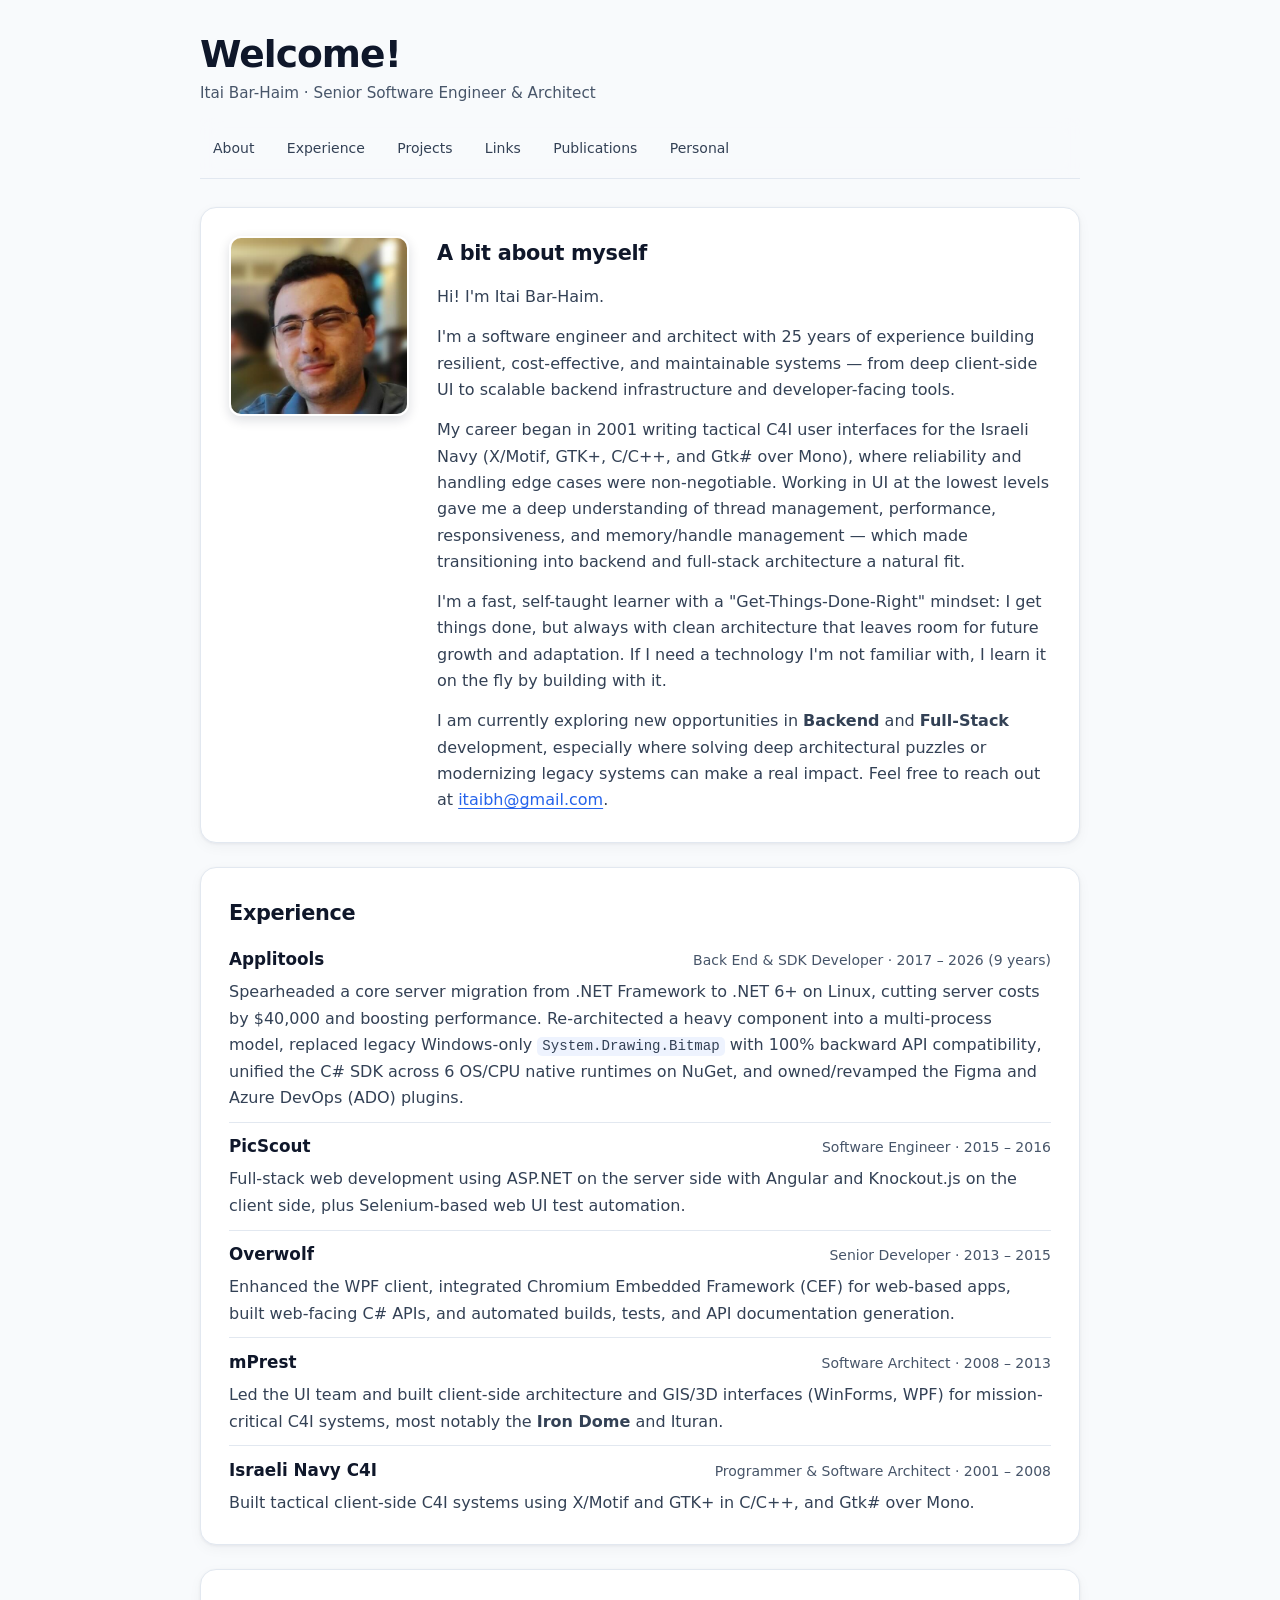
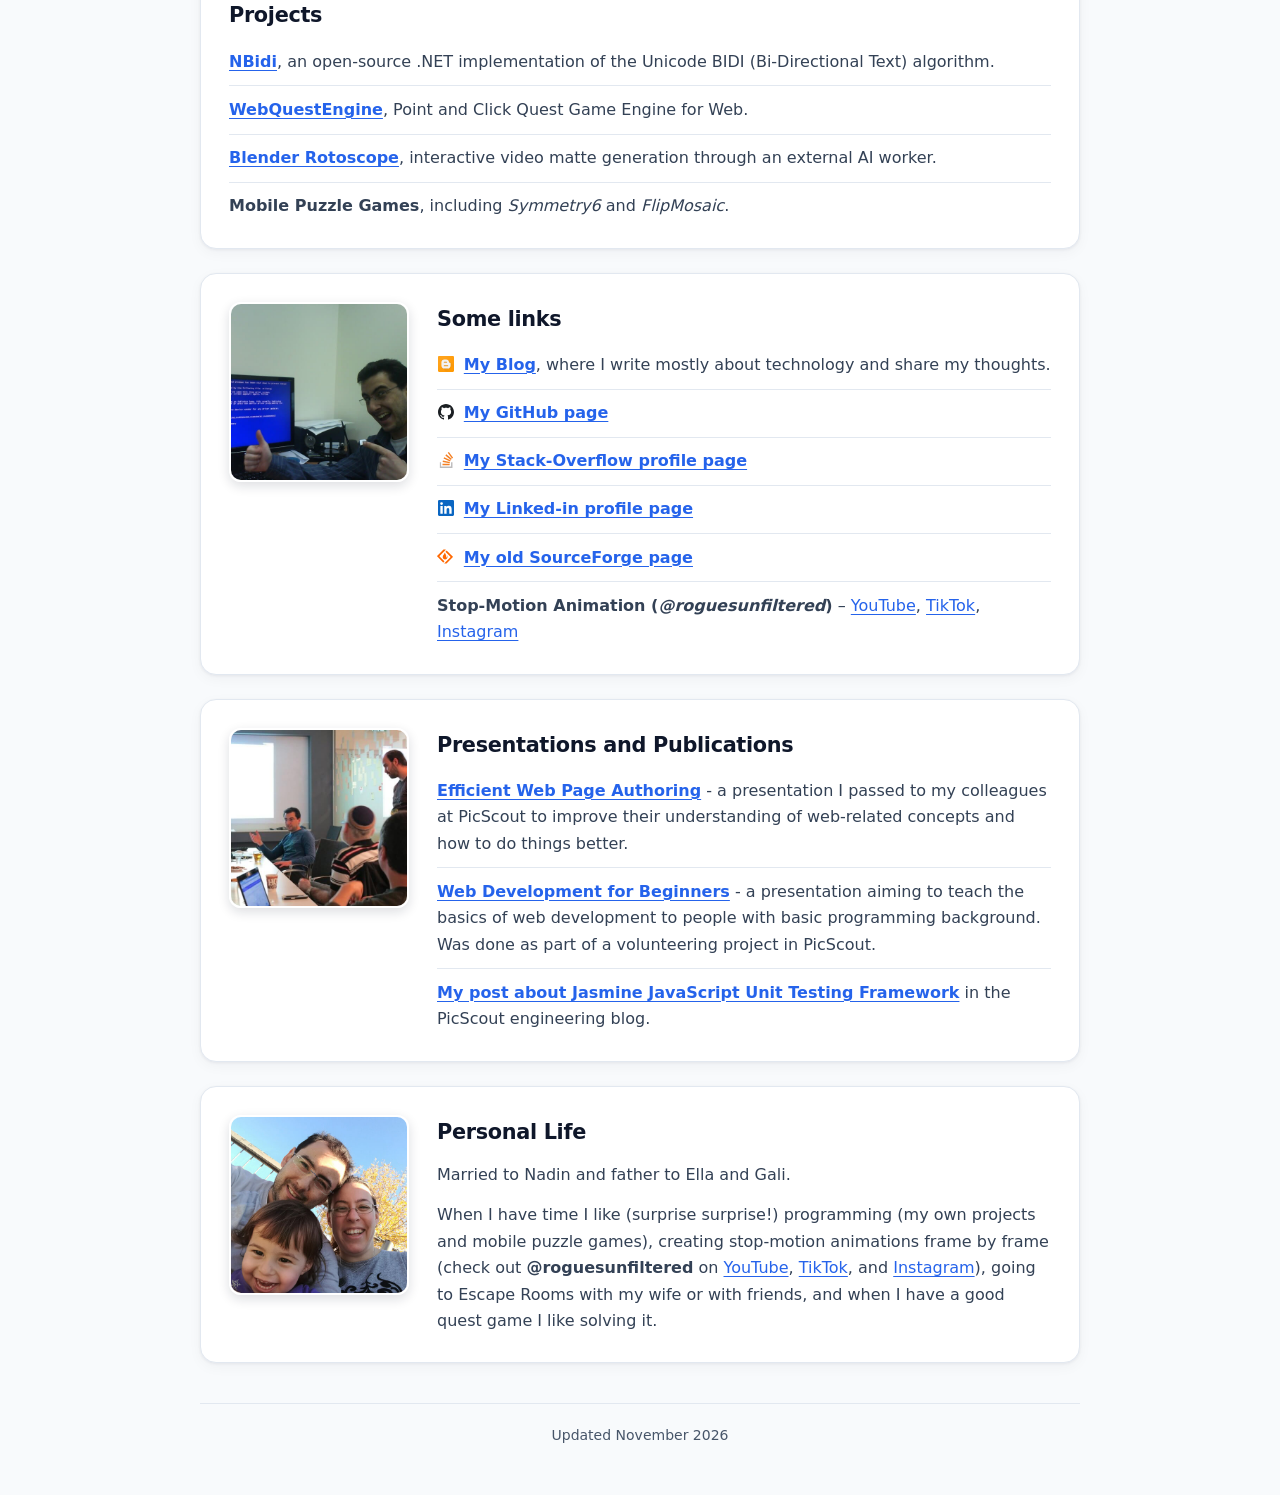
==== commit 5d705e3f: "feat: add hyperlink to NBidi project in index.html" ====
--- a/index.html
+++ b/index.html
@@ -5,16 +5,18 @@
     <meta charset="UTF-8" />
     <meta name="viewport" content="width=device-width, initial-scale=1.0" />
     <title>Itai Bar-Haim</title>
-    <meta name="description" content="Itai Bar-Haim – Senior Software Engineer & Architect with 25 years of experience in Backend, Full-Stack, and Legacy Modernization." />
+    <meta name="description"
+        content="Itai Bar-Haim – Senior Software Engineer & Architect with 25 years of experience in Backend, Full-Stack, and Legacy Modernization." />
     <meta property="og:title" content="Itai Bar-Haim – Senior Software Engineer & Architect" />
-    <meta property="og:description" content="25 years of software engineering experience across Backend, Full-Stack, and client-side architecture." />
+    <meta property="og:description"
+        content="25 years of software engineering experience across Backend, Full-Stack, and client-side architecture." />
     <meta property="og:type" content="website" />
     <meta property="og:url" content="https://itaibarhaim.me/" />
     <meta property="og:image" content="https://itaibarhaim.me/thumbnail.jpg" />
     <meta name="twitter:card" content="summary_large_image" />
     <meta name="twitter:image" content="https://itaibarhaim.me/thumbnail.jpg" />
     <link rel="icon" type="image/svg+xml" href="favicon.svg" />
-    <link rel="stylesheet" href="index.css?v=1" />
+    <link rel="stylesheet" href="index.css?v=2" />
 </head>
 
 <body>
@@ -140,7 +142,8 @@
                     <h2 id="projects-heading">Projects</h2>
                     <ul class="item-list">
                         <li>
-                            <strong>NBidi</strong>, an open-source .NET implementation of the Unicode
+                            <a href="https://github.com/itaibh/nbidi"><strong>NBidi</strong></a>, an open-source .NET
+                            implementation of the Unicode
                             BIDI (Bi-Directional Text) algorithm.
                         </li>
                         <li>
@@ -162,7 +165,8 @@
 
             <section id="links" class="card has-media" aria-labelledby="links-heading">
                 <div class="section-media">
-                    <img src="bsod.jpg" alt="Itai pointing at a Blue Screen of Death (BSOD) screen" width="180" height="180" loading="lazy" />
+                    <img src="bsod.jpg" alt="Itai pointing at a Blue Screen of Death (BSOD) screen" width="180"
+                        height="180" loading="lazy" />
                 </div>
                 <div class="section-body">
                     <h2 id="links-heading">Some links</h2>
@@ -178,9 +182,12 @@
                                     SourceForge page</strong></a></li>
                         <li>
                             <strong>Stop-Motion Animation (<em>@roguesunfiltered</em>)</strong> &ndash;
-                            <a href="https://www.youtube.com/@roguesunfiltered" aria-label="Stop-Motion Animation on YouTube (@roguesunfiltered)">YouTube</a>,
-                            <a href="https://www.tiktok.com/@roguesunfiltered" aria-label="Stop-Motion Animation on TikTok (@roguesunfiltered)">TikTok</a>,
-                            <a href="https://www.instagram.com/roguesunfiltered/" aria-label="Stop-Motion Animation on Instagram (@roguesunfiltered)">Instagram</a>
+                            <a href="https://www.youtube.com/@roguesunfiltered"
+                                aria-label="Stop-Motion Animation on YouTube (@roguesunfiltered)">YouTube</a>,
+                            <a href="https://www.tiktok.com/@roguesunfiltered"
+                                aria-label="Stop-Motion Animation on TikTok (@roguesunfiltered)">TikTok</a>,
+                            <a href="https://www.instagram.com/roguesunfiltered/"
+                                aria-label="Stop-Motion Animation on Instagram (@roguesunfiltered)">Instagram</a>
                         </li>
                     </ul>
                 </div>
@@ -188,7 +195,8 @@
 
             <section id="publications" class="card has-media" aria-labelledby="publications-heading">
                 <div class="section-media">
-                    <img src="presentation.jpg" alt="Itai giving a presentation at PicScout" width="180" height="180" loading="lazy" />
+                    <img src="presentation.jpg" alt="Itai giving a presentation at PicScout" width="180" height="180"
+                        loading="lazy" />
                 </div>
                 <div class="section-body">
                     <h2 id="publications-heading">Presentations and Publications</h2>
@@ -230,9 +238,12 @@
                         When I have time I like (surprise surprise!) programming (my own projects and mobile puzzle
                         games),
                         creating stop-motion animations frame by frame (check out <strong>@roguesunfiltered</strong> on
-                        <a href="https://www.youtube.com/@roguesunfiltered" aria-label="@roguesunfiltered on YouTube">YouTube</a>,
-                        <a href="https://www.tiktok.com/@roguesunfiltered" aria-label="@roguesunfiltered on TikTok">TikTok</a>, and
-                        <a href="https://www.instagram.com/roguesunfiltered/" aria-label="@roguesunfiltered on Instagram">Instagram</a>),
+                        <a href="https://www.youtube.com/@roguesunfiltered"
+                            aria-label="@roguesunfiltered on YouTube">YouTube</a>,
+                        <a href="https://www.tiktok.com/@roguesunfiltered"
+                            aria-label="@roguesunfiltered on TikTok">TikTok</a>, and
+                        <a href="https://www.instagram.com/roguesunfiltered/"
+                            aria-label="@roguesunfiltered on Instagram">Instagram</a>),
                         going to Escape Rooms with my wife or with friends, and when I have a good quest game I like
                         solving it.
                     </p>
